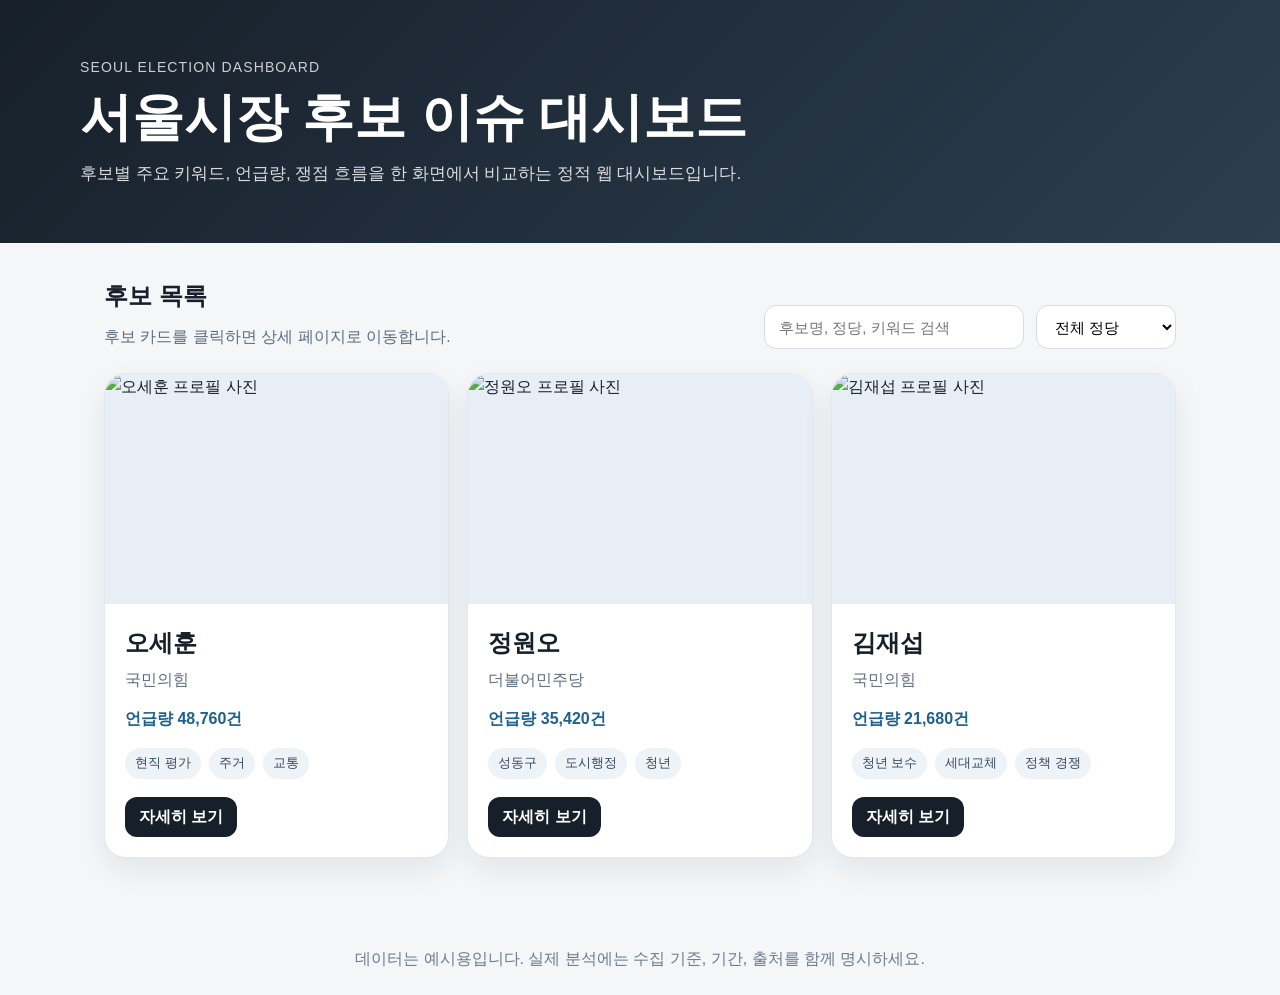
==== index.html @ e2ded429 "Add files via upload" ====
<!DOCTYPE html>
<html lang="ko">
<head>
  <meta charset="UTF-8" />
  <meta name="viewport" content="width=device-width, initial-scale=1.0" />
  <title>서울시장 후보 이슈 대시보드</title>
  <link rel="stylesheet" href="styles.css" />
</head>
<body>
  <header class="site-header">
    <div class="header-inner">
      <p class="eyebrow">Seoul Election Dashboard</p>
      <h1>서울시장 후보 이슈 대시보드</h1>
      <p class="header-description">
        후보별 주요 키워드, 언급량, 쟁점 흐름을 한 화면에서 비교하는 정적 웹 대시보드입니다.
      </p>
    </div>
  </header>

  <main class="page">
    <section class="toolbar" aria-label="후보 검색 및 정렬">
      <div>
        <h2>후보 목록</h2>
        <p>후보 카드를 클릭하면 상세 페이지로 이동합니다.</p>
      </div>

      <div class="toolbar-controls">
        <input
          id="searchInput"
          class="search-input"
          type="search"
          placeholder="후보명, 정당, 키워드 검색"
        />

        <select id="partyFilter" class="select-input">
          <option value="all">전체 정당</option>
        </select>
      </div>
    </section>

    <section id="candidateGrid" class="candidate-grid" aria-label="후보 카드 목록">
    </section>
  </main>

  <footer class="site-footer">
    <p>데이터는 예시용입니다. 실제 분석에는 수집 기준, 기간, 출처를 함께 명시하세요.</p>
  </footer>

  <script src="data.js"></script>
  <script src="app.js"></script>
</body>
</html>
---- styles.css ----
* {
  box-sizing: border-box;
}

body {
  margin: 0;
  font-family: -apple-system, BlinkMacSystemFont, "Segoe UI", "Noto Sans KR", sans-serif;
  background: #f4f6f8;
  color: #17202a;
  line-height: 1.6;
}

a {
  color: inherit;
  text-decoration: none;
}

.site-header {
  background: linear-gradient(135deg, #17202a, #2c3e50);
  color: white;
  padding: 56px 24px;
}

.detail-header {
  padding-bottom: 44px;
}

.header-inner {
  max-width: 1120px;
  margin: 0 auto;
}

.eyebrow {
  margin: 0 0 10px;
  font-size: 14px;
  letter-spacing: 0.08em;
  text-transform: uppercase;
  opacity: 0.78;
}

h1,
h2,
h3,
p {
  margin-top: 0;
}

h1 {
  margin-bottom: 12px;
  font-size: clamp(32px, 5vw, 52px);
  line-height: 1.15;
}

h2 {
  margin-bottom: 8px;
  font-size: 24px;
}

h3 {
  margin-bottom: 8px;
  font-size: 18px;
}

.header-description {
  max-width: 720px;
  margin-bottom: 0;
  font-size: 17px;
  color: rgba(255, 255, 255, 0.84);
}

.back-link {
  display: inline-block;
  margin-bottom: 20px;
  color: rgba(255, 255, 255, 0.9);
}

.page {
  max-width: 1120px;
  margin: 0 auto;
  padding: 34px 24px 64px;
}

.toolbar {
  display: flex;
  justify-content: space-between;
  gap: 20px;
  align-items: flex-end;
  margin-bottom: 24px;
}

.toolbar p {
  margin-bottom: 0;
  color: #5d6d7e;
}

.toolbar-controls {
  display: flex;
  gap: 12px;
  flex-wrap: wrap;
}

.search-input,
.select-input {
  min-height: 44px;
  padding: 0 14px;
  border: 1px solid #d6dde5;
  border-radius: 12px;
  background: white;
  font-size: 15px;
}

.search-input {
  width: 260px;
}

.candidate-grid {
  display: grid;
  grid-template-columns: repeat(3, minmax(0, 1fr));
  gap: 18px;
}

.candidate-card {
  overflow: hidden;
  border: 1px solid #e2e8f0;
  border-radius: 22px;
  background: white;
  box-shadow: 0 12px 30px rgba(23, 32, 42, 0.08);
  transition: transform 0.2s ease, box-shadow 0.2s ease;
}

.candidate-card:hover {
  transform: translateY(-4px);
  box-shadow: 0 18px 40px rgba(23, 32, 42, 0.12);
}

.portrait-wrap {
  height: 230px;
  background: #e8eef5;
}

.portrait-wrap img {
  width: 100%;
  height: 100%;
  object-fit: cover;
  display: block;
}

.portrait-placeholder {
  display: flex;
  width: 100%;
  height: 100%;
  align-items: center;
  justify-content: center;
  background: linear-gradient(135deg, #e8eef5, #d5dde8);
  color: #34495e;
  font-size: 54px;
  font-weight: 800;
}

.candidate-summary {
  padding: 20px;
}

.candidate-summary h2 {
  margin-bottom: 4px;
}

.party {
  color: #5d6d7e;
  margin-bottom: 14px;
}

.mention-count {
  margin-bottom: 16px;
  font-weight: 700;
  color: #1f618d;
}

.keyword-chip-wrap {
  display: flex;
  gap: 8px;
  flex-wrap: wrap;
  margin-bottom: 18px;
}

.keyword-chip {
  display: inline-flex;
  align-items: center;
  min-height: 30px;
  padding: 5px 10px;
  border-radius: 999px;
  background: #eef3f8;
  color: #34495e;
  font-size: 13px;
}

.detail-link {
  display: inline-flex;
  align-items: center;
  justify-content: center;
  min-height: 40px;
  padding: 0 14px;
  border-radius: 12px;
  background: #17202a;
  color: white;
  font-weight: 700;
}

.empty-message {
  grid-column: 1 / -1;
  padding: 36px;
  border-radius: 20px;
  background: white;
  text-align: center;
  color: #5d6d7e;
}

.profile-section {
  display: grid;
  grid-template-columns: 360px minmax(0, 1fr);
  gap: 20px;
  margin-bottom: 24px;
}

.profile-card,
.summary-panel,
.content-section {
  border: 1px solid #e2e8f0;
  border-radius: 22px;
  background: white;
  box-shadow: 0 12px 30px rgba(23, 32, 42, 0.07);
}

.profile-card {
  overflow: hidden;
}

.profile-card .portrait-wrap {
  height: 320px;
}

.profile-info {
  padding: 20px;
}

.profile-info dl {
  margin: 0;
}

.profile-info dt {
  margin-top: 14px;
  font-size: 13px;
  color: #6b7b8c;
}

.profile-info dd {
  margin: 4px 0 0;
  font-weight: 700;
}

.summary-panel {
  padding: 24px;
}

.summary-list {
  display: grid;
  gap: 14px;
  margin-top: 18px;
}

.summary-item {
  padding: 16px;
  border-radius: 16px;
  background: #f6f8fb;
}

.summary-item p {
  margin-bottom: 0;
  color: #34495e;
}

.content-section {
  padding: 24px;
  margin-bottom: 24px;
}

.section-title-row {
  display: flex;
  justify-content: space-between;
  gap: 16px;
  align-items: flex-start;
  margin-bottom: 18px;
}

.section-title-row p,
.section-description {
  color: #5d6d7e;
  margin-bottom: 0;
}

.period-buttons {
  display: flex;
  gap: 8px;
}

.period-button {
  min-height: 38px;
  padding: 0 14px;
  border: 1px solid #d6dde5;
  border-radius: 999px;
  background: white;
  cursor: pointer;
  font-weight: 700;
}

.period-button.active {
  background: #17202a;
  color: white;
  border-color: #17202a;
}

.keyword-list {
  display: grid;
  grid-template-columns: repeat(2, minmax(0, 1fr));
  gap: 14px;
}

.keyword-card {
  padding: 16px;
  border: 1px solid #e2e8f0;
  border-radius: 18px;
  background: #fbfcfd;
}

.keyword-card-top {
  display: flex;
  justify-content: space-between;
  gap: 12px;
  align-items: center;
}

.keyword-card strong {
  font-size: 17px;
}

.keyword-count {
  color: #1f618d;
  font-weight: 800;
}

.keyword-card p {
  margin: 10px 0 0;
  color: #5d6d7e;
}

.chart-box {
  display: grid;
  gap: 12px;
  margin-top: 18px;
}

.chart-row {
  display: grid;
  grid-template-columns: 120px minmax(0, 1fr) 72px;
  gap: 12px;
  align-items: center;
}

.chart-label {
  font-weight: 700;
}

.chart-track {
  height: 16px;
  overflow: hidden;
  border-radius: 999px;
  background: #e8eef5;
}

.chart-bar {
  height: 100%;
  border-radius: 999px;
  background: #34495e;
}

.chart-value {
  text-align: right;
  color: #5d6d7e;
  font-weight: 700;
}

.timeline-list {
  display: grid;
  gap: 14px;
}

.timeline-item {
  padding-left: 18px;
  border-left: 4px solid #34495e;
}

.timeline-date {
  margin-bottom: 4px;
  color: #1f618d;
  font-weight: 800;
}

.timeline-item p {
  margin-bottom: 0;
  color: #34495e;
}

.site-footer {
  padding: 24px;
  text-align: center;
  color: #6b7b8c;
}

.site-footer p {
  margin-bottom: 0;
}

@media (max-width: 900px) {
  .candidate-grid {
    grid-template-columns: repeat(2, minmax(0, 1fr));
  }

  .profile-section {
    grid-template-columns: 1fr;
  }

  .toolbar,
  .section-title-row {
    flex-direction: column;
    align-items: stretch;
  }

  .search-input {
    width: 100%;
  }
}

@media (max-width: 640px) {
  .site-header {
    padding: 42px 18px;
  }

  .page {
    padding: 24px 18px 48px;
  }

  .candidate-grid,
  .keyword-list {
    grid-template-columns: 1fr;
  }

  .toolbar-controls {
    flex-direction: column;
  }

  .chart-row {
    grid-template-columns: 1fr;
    gap: 6px;
  }

  .chart-value {
    text-align: left;
  }
}
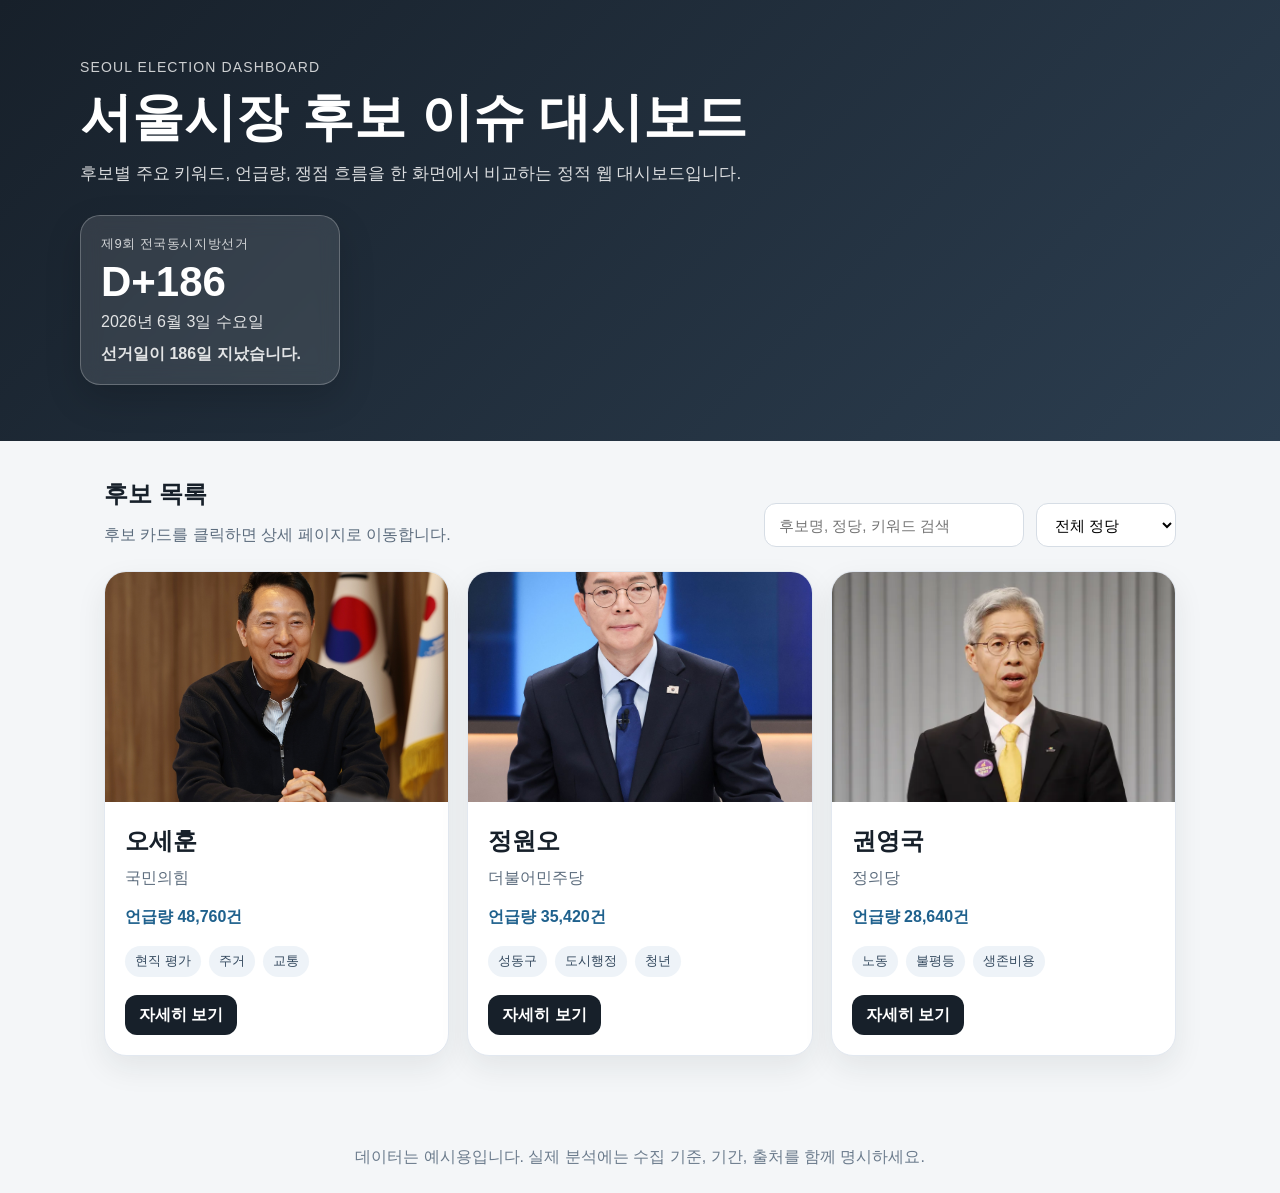
==== commit 3c4aa25e: "Update index.html" ====
--- a/index.html
+++ b/index.html
@@ -7,15 +7,19 @@
   <link rel="stylesheet" href="styles.css" />
 </head>
 <body>
-  <header class="site-header">
-    <div class="header-inner">
+ <header class="site-header">
+  <div class="header-inner main-header-layout">
+    <div class="header-copy">
       <p class="eyebrow">Seoul Election Dashboard</p>
       <h1>서울시장 후보 이슈 대시보드</h1>
       <p class="header-description">
         후보별 주요 키워드, 언급량, 쟁점 흐름을 한 화면에서 비교하는 정적 웹 대시보드입니다.
       </p>
     </div>
-  </header>
+
+    <div id="electionCountdown" class="election-countdown"></div>
+  </div>
+</header>
 
   <main class="page">
     <section class="toolbar" aria-label="후보 검색 및 정렬">
@@ -49,4 +53,4 @@
   <script src="data.js"></script>
   <script src="app.js"></script>
 </body>
-</html>+</html>
--- a/styles.css
+++ b/styles.css
@@ -466,4 +466,194 @@
   .chart-value {
     text-align: left;
   }
-}+}
+.election-countdown {
+  margin-top: 28px;
+}
+
+.countdown-card {
+  display: inline-grid;
+  gap: 6px;
+  min-width: 260px;
+  padding: 18px 20px;
+  border: 1px solid rgba(255, 255, 255, 0.24);
+  border-radius: 20px;
+  background: rgba(255, 255, 255, 0.11);
+  box-shadow: 0 14px 36px rgba(0, 0, 0, 0.16);
+  backdrop-filter: blur(10px);
+}
+
+.countdown-label {
+  font-size: 13px;
+  letter-spacing: 0.04em;
+  color: rgba(255, 255, 255, 0.78);
+}
+
+.countdown-dday {
+  font-size: 42px;
+  line-height: 1;
+  color: white;
+}
+
+.countdown-date,
+.countdown-description {
+  color: rgba(255, 255, 255, 0.86);
+}
+
+.countdown-description {
+  font-weight: 700;
+}
+
+.timeline-list {
+  display: grid;
+  gap: 14px;
+}
+
+.timeline-item {
+  padding-left: 0;
+  border-left: 0;
+  border-radius: 18px;
+  background: #fbfcfd;
+  border: 1px solid #e2e8f0;
+  overflow: hidden;
+}
+
+.timeline-button {
+  display: flex;
+  width: 100%;
+  justify-content: space-between;
+  gap: 16px;
+  align-items: center;
+  padding: 18px;
+  border: 0;
+  border-left: 4px solid #34495e;
+  background: transparent;
+  color: inherit;
+  text-align: left;
+  cursor: pointer;
+}
+
+.timeline-button:hover {
+  background: #f4f7fb;
+}
+
+.timeline-item.open .timeline-button {
+  background: #f4f7fb;
+}
+
+.timeline-button-text h3 {
+  margin-bottom: 6px;
+}
+
+.timeline-button-text p {
+  margin-bottom: 0;
+  color: #34495e;
+}
+
+.timeline-open-label {
+  flex-shrink: 0;
+  padding: 7px 10px;
+  border-radius: 999px;
+  background: #17202a;
+  color: white;
+  font-size: 13px;
+  font-weight: 800;
+}
+
+.timeline-chart-panel {
+  padding: 18px;
+  border-top: 1px solid #e2e8f0;
+  background: white;
+}
+
+.timeline-chart-head {
+  display: flex;
+  justify-content: space-between;
+  gap: 16px;
+  align-items: flex-start;
+  margin-bottom: 12px;
+}
+
+.timeline-chart-head strong {
+  display: block;
+  margin-bottom: 4px;
+  font-size: 17px;
+}
+
+.timeline-chart-head p {
+  margin-bottom: 0;
+  color: #5d6d7e;
+}
+
+.timeline-chart-head span {
+  flex-shrink: 0;
+  color: #1f618d;
+  font-weight: 800;
+}
+
+.timeline-svg {
+  display: block;
+  width: 100%;
+  height: auto;
+  border-radius: 16px;
+  background: #f8fafc;
+}
+
+.timeline-svg-grid {
+  stroke: #dfe7ef;
+  stroke-width: 1;
+}
+
+.timeline-svg-axis {
+  stroke: #9aa8b6;
+  stroke-width: 1.4;
+}
+
+.timeline-svg-area {
+  fill: rgba(52, 73, 94, 0.12);
+}
+
+.timeline-svg-line {
+  fill: none;
+  stroke: #34495e;
+  stroke-width: 4;
+  stroke-linecap: round;
+  stroke-linejoin: round;
+}
+
+.timeline-svg-point {
+  fill: white;
+  stroke: #34495e;
+  stroke-width: 3;
+}
+
+.timeline-svg-x-label,
+.timeline-svg-y-label {
+  fill: #5d6d7e;
+  font-size: 12px;
+}
+
+.timeline-chart-caption,
+.timeline-chart-empty {
+  margin: 12px 0 0;
+  color: #5d6d7e;
+}
+
+@media (max-width: 640px) {
+  .countdown-card {
+    width: 100%;
+  }
+
+  .timeline-button {
+    flex-direction: column;
+    align-items: flex-start;
+  }
+
+  .timeline-chart-head {
+    flex-direction: column;
+  }
+
+  .timeline-chart-head span {
+    flex-shrink: 1;
+  }
+}
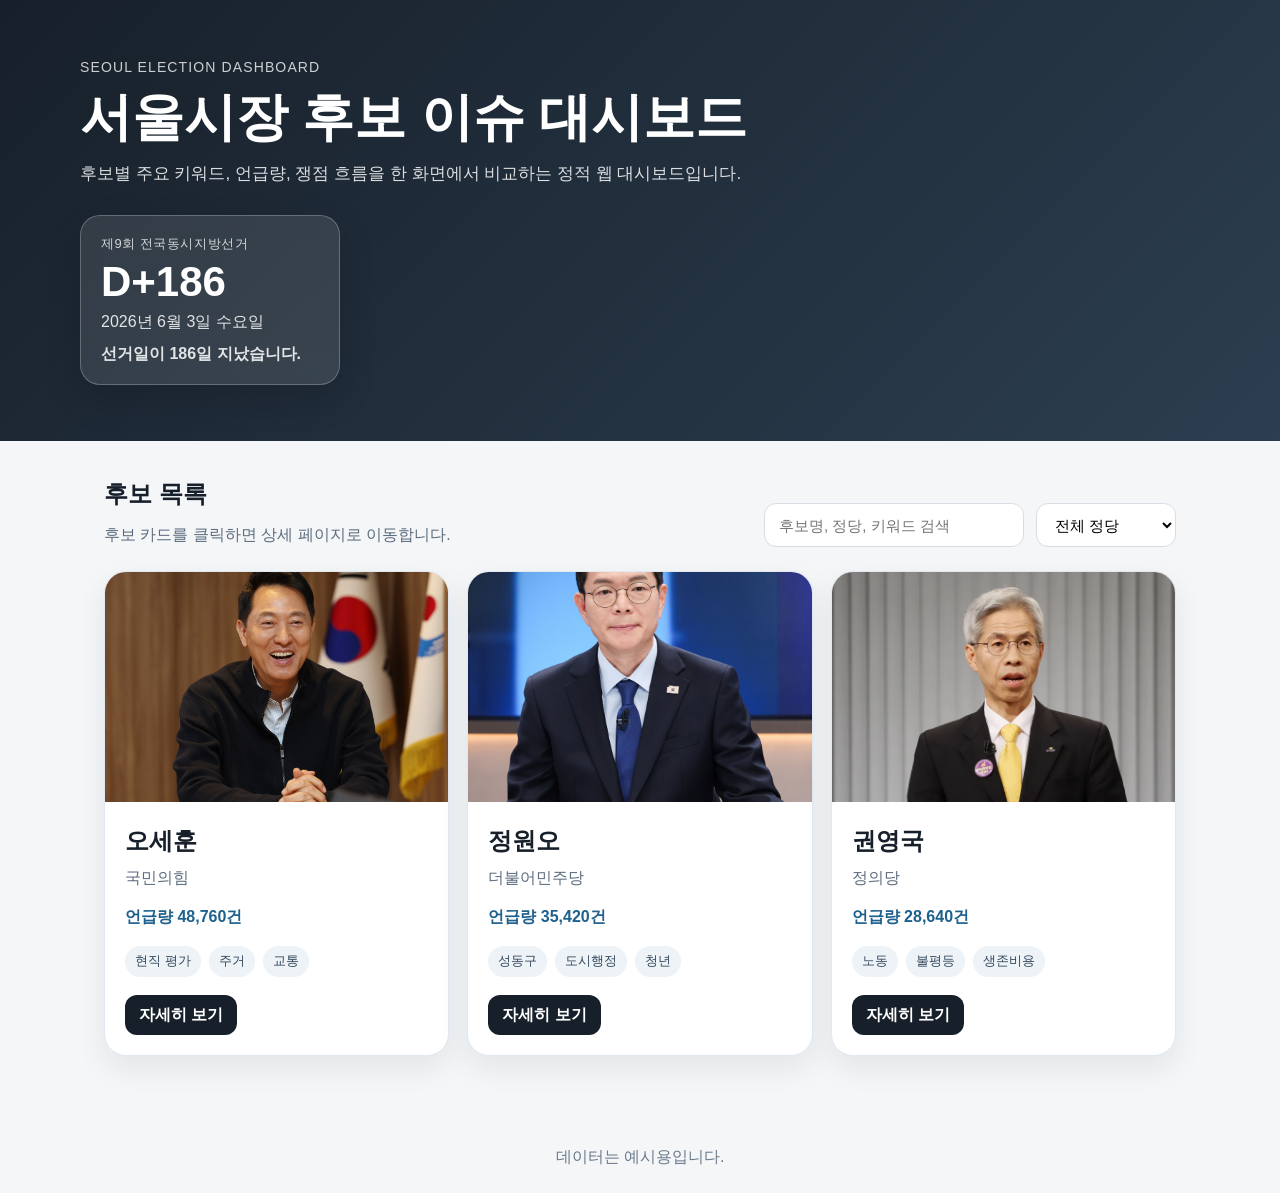
==== commit 489dbf2c: "Update index.html" ====
--- a/index.html
+++ b/index.html
@@ -47,7 +47,7 @@
   </main>
 
   <footer class="site-footer">
-    <p>데이터는 예시용입니다. 실제 분석에는 수집 기준, 기간, 출처를 함께 명시하세요.</p>
+    <p>데이터는 예시용입니다.</p>
   </footer>
 
   <script src="data.js"></script>
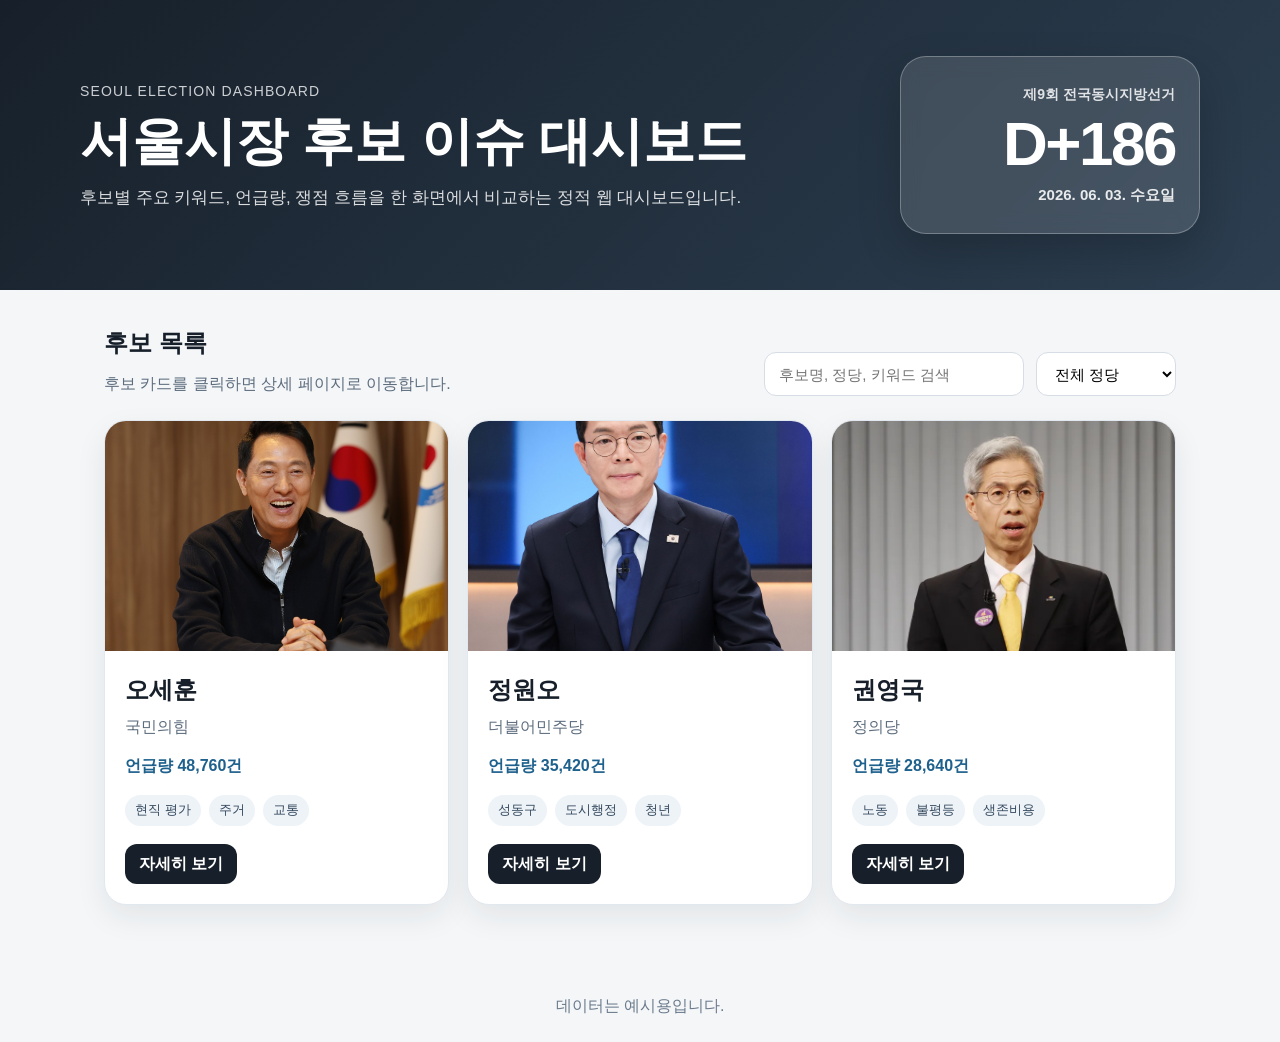
==== commit 7bb6c015: "Update index.html" ====
--- a/index.html
+++ b/index.html
@@ -7,7 +7,7 @@
   <link rel="stylesheet" href="styles.css" />
 </head>
 <body>
- <header class="site-header">
+<header class="site-header">
   <div class="header-inner main-header-layout">
     <div class="header-copy">
       <p class="eyebrow">Seoul Election Dashboard</p>
--- a/styles.css
+++ b/styles.css
@@ -467,102 +467,115 @@
     text-align: left;
   }
 }
+.main-header-layout {
+  display: grid;
+  grid-template-columns: minmax(0, 1fr) 300px;
+  gap: 32px;
+  align-items: center;
+}
+
+.header-copy {
+  min-width: 0;
+}
+
 .election-countdown {
-  margin-top: 28px;
+  justify-self: end;
 }
 
 .countdown-card {
-  display: inline-grid;
-  gap: 6px;
-  min-width: 260px;
-  padding: 18px 20px;
-  border: 1px solid rgba(255, 255, 255, 0.24);
-  border-radius: 20px;
-  background: rgba(255, 255, 255, 0.11);
-  box-shadow: 0 14px 36px rgba(0, 0, 0, 0.16);
+  display: grid;
+  gap: 8px;
+  width: 300px;
+  padding: 26px 24px;
+  border: 1px solid rgba(255, 255, 255, 0.28);
+  border-radius: 26px;
+  background: rgba(255, 255, 255, 0.13);
+  box-shadow: 0 18px 44px rgba(0, 0, 0, 0.2);
   backdrop-filter: blur(10px);
+  text-align: right;
 }
 
 .countdown-label {
-  font-size: 13px;
-  letter-spacing: 0.04em;
-  color: rgba(255, 255, 255, 0.78);
+  color: rgba(255, 255, 255, 0.84);
+  font-size: 14px;
+  font-weight: 800;
 }
 
 .countdown-dday {
-  font-size: 42px;
+  color: white;
+  font-size: 62px;
   line-height: 1;
-  color: white;
-}
-
-.countdown-date,
-.countdown-description {
-  color: rgba(255, 255, 255, 0.86);
-}
-
-.countdown-description {
+  letter-spacing: -0.04em;
+}
+
+.countdown-date {
+  color: rgba(255, 255, 255, 0.88);
+  font-size: 15px;
   font-weight: 700;
 }
 
+.timeline-section .section-title-row {
+  margin-bottom: 16px;
+}
+
 .timeline-list {
   display: grid;
-  gap: 14px;
-}
-
-.timeline-item {
-  padding-left: 0;
-  border-left: 0;
+  grid-template-columns: repeat(3, minmax(0, 1fr));
+  gap: 12px;
+  margin-bottom: 18px;
+}
+
+.timeline-select-card {
+  display: grid;
+  gap: 7px;
+  min-height: 150px;
+  padding: 16px;
+  border: 1px solid #e2e8f0;
   border-radius: 18px;
   background: #fbfcfd;
-  border: 1px solid #e2e8f0;
-  overflow: hidden;
-}
-
-.timeline-button {
-  display: flex;
-  width: 100%;
-  justify-content: space-between;
-  gap: 16px;
-  align-items: center;
-  padding: 18px;
-  border: 0;
-  border-left: 4px solid #34495e;
-  background: transparent;
   color: inherit;
   text-align: left;
   cursor: pointer;
-}
-
-.timeline-button:hover {
-  background: #f4f7fb;
-}
-
-.timeline-item.open .timeline-button {
-  background: #f4f7fb;
-}
-
-.timeline-button-text h3 {
-  margin-bottom: 6px;
-}
-
-.timeline-button-text p {
-  margin-bottom: 0;
-  color: #34495e;
-}
-
-.timeline-open-label {
-  flex-shrink: 0;
-  padding: 7px 10px;
-  border-radius: 999px;
-  background: #17202a;
-  color: white;
+  transition: transform 0.2s ease, border-color 0.2s ease, box-shadow 0.2s ease, background 0.2s ease;
+}
+
+.timeline-select-card:hover {
+  transform: translateY(-2px);
+  border-color: #aebdcc;
+  box-shadow: 0 12px 26px rgba(23, 32, 42, 0.08);
+}
+
+.timeline-select-card.active {
+  border-color: #17202a;
+  background: #f2f5f8;
+  box-shadow: 0 14px 30px rgba(23, 32, 42, 0.12);
+}
+
+.timeline-select-card .timeline-date {
+  color: #1f618d;
   font-size: 13px;
-  font-weight: 800;
+  font-weight: 900;
+}
+
+.timeline-select-card strong {
+  font-size: 17px;
+  line-height: 1.35;
+}
+
+.timeline-select-card span:last-child {
+  color: #5d6d7e;
+  font-size: 14px;
+  line-height: 1.5;
+}
+
+.timeline-chart-area {
+  margin-top: 8px;
 }
 
 .timeline-chart-panel {
-  padding: 18px;
-  border-top: 1px solid #e2e8f0;
+  padding: 22px;
+  border: 1px solid #e2e8f0;
+  border-radius: 22px;
   background: white;
 }
 
@@ -571,13 +584,13 @@
   justify-content: space-between;
   gap: 16px;
   align-items: flex-start;
-  margin-bottom: 12px;
+  margin-bottom: 16px;
 }
 
 .timeline-chart-head strong {
   display: block;
-  margin-bottom: 4px;
-  font-size: 17px;
+  margin-bottom: 5px;
+  font-size: 20px;
 }
 
 .timeline-chart-head p {
@@ -585,17 +598,38 @@
   color: #5d6d7e;
 }
 
-.timeline-chart-head span {
-  flex-shrink: 0;
+.timeline-peak-box {
+  display: grid;
+  gap: 3px;
+  min-width: 130px;
+  padding: 12px 14px;
+  border-radius: 16px;
+  background: #f4f7fb;
+  text-align: right;
+}
+
+.timeline-peak-box span {
+  color: #5d6d7e;
+  font-size: 12px;
+  font-weight: 800;
+}
+
+.timeline-peak-box strong {
+  margin-bottom: 0;
   color: #1f618d;
-  font-weight: 800;
+  font-size: 22px;
+}
+
+.timeline-peak-box small {
+  color: #5d6d7e;
+  font-weight: 700;
 }
 
 .timeline-svg {
   display: block;
   width: 100%;
   height: auto;
-  border-radius: 16px;
+  border-radius: 18px;
   background: #f8fafc;
 }
 
@@ -627,6 +661,7 @@
   stroke-width: 3;
 }
 
+.timeline-svg-point-label,
 .timeline-svg-x-label,
 .timeline-svg-y-label {
   fill: #5d6d7e;
@@ -639,21 +674,261 @@
   color: #5d6d7e;
 }
 
+@media (max-width: 900px) {
+  .main-header-layout {
+    grid-template-columns: 1fr;
+  }
+
+  .election-countdown {
+    justify-self: start;
+  }
+
+  .countdown-card {
+    text-align: left;
+  }
+
+  .timeline-list {
+    grid-template-columns: 1fr;
+  }
+
+  .timeline-chart-head {
+    flex-direction: column;
+  }
+
+  .timeline-peak-box {
+    width: 100%;
+    text-align: left;
+  }
+}
+
 @media (max-width: 640px) {
   .countdown-card {
     width: 100%;
   }
 
-  .timeline-button {
+  .countdown-dday {
+    font-size: 48px;
+  }
+}
+
+.section-kicker {
+  margin-bottom: 10px;
+  color: #2f5d50;
+  font-size: 18px;
+  font-weight: 900;
+}
+
+.timeline-section h2 {
+  margin-bottom: 24px;
+  font-size: 34px;
+  line-height: 1.25;
+}
+
+.timeline-list {
+  display: grid;
+  grid-template-columns: 1fr;
+  gap: 14px;
+  margin-bottom: 20px;
+}
+
+.timeline-select-card {
+  display: grid;
+  gap: 12px;
+  width: 100%;
+  min-height: 132px;
+  padding: 24px;
+  border: 1px solid #d6dfd2;
+  border-radius: 14px;
+  background: #fbfcfa;
+  color: inherit;
+  text-align: left;
+  cursor: pointer;
+  transition: background 0.2s ease, border-color 0.2s ease, transform 0.2s ease, box-shadow 0.2s ease;
+}
+
+.timeline-select-card:hover {
+  transform: translateY(-2px);
+  border-color: #9eb199;
+  box-shadow: 0 12px 28px rgba(34, 51, 41, 0.08);
+}
+
+.timeline-select-card.active {
+  border-color: #93aa8c;
+  background: #eef4e9;
+}
+
+.timeline-select-card .timeline-date {
+  color: #2f5d50;
+  font-size: 17px;
+  font-weight: 900;
+}
+
+.timeline-select-card strong {
+  color: #111820;
+  font-size: 22px;
+  line-height: 1.35;
+}
+
+.timeline-select-card span:last-child {
+  color: #526357;
+  font-size: 17px;
+  line-height: 1.6;
+}
+
+.timeline-chart-area {
+  margin-top: 20px;
+}
+
+.timeline-chart-card {
+  padding: 28px 24px 26px;
+  border: 1px solid #d6dfd2;
+  border-radius: 14px;
+  background: #ffffff;
+}
+
+.timeline-chart-title-row {
+  display: flex;
+  justify-content: space-between;
+  gap: 18px;
+  align-items: flex-start;
+  margin-bottom: 28px;
+}
+
+.timeline-chart-kicker {
+  display: inline-block;
+  margin-bottom: 6px;
+  color: #2f5d50;
+  font-size: 14px;
+  font-weight: 900;
+}
+
+.timeline-chart-card h3 {
+  margin-bottom: 0;
+  color: #111820;
+  font-size: 24px;
+  line-height: 1.3;
+}
+
+.timeline-peak-box {
+  display: grid;
+  gap: 3px;
+  min-width: 112px;
+  padding: 12px 14px;
+  border-radius: 14px;
+  background: #eef4e9;
+  text-align: right;
+}
+
+.timeline-peak-box span {
+  color: #526357;
+  font-size: 12px;
+  font-weight: 800;
+}
+
+.timeline-peak-box strong {
+  color: #2f5d50;
+  font-size: 24px;
+  line-height: 1;
+}
+
+.timeline-peak-box small {
+  color: #526357;
+  font-weight: 800;
+}
+
+.timeline-bar-chart {
+  display: grid;
+  grid-template-columns: repeat(7, minmax(0, 1fr));
+  gap: 18px;
+  align-items: end;
+  min-height: 270px;
+}
+
+.timeline-bar-item {
+  display: grid;
+  grid-template-rows: 28px 190px 28px;
+  gap: 8px;
+  align-items: end;
+  text-align: center;
+}
+
+.timeline-bar-value {
+  color: #6b6651;
+  font-size: 15px;
+  font-weight: 900;
+}
+
+.timeline-bar-frame {
+  display: flex;
+  height: 190px;
+  align-items: flex-end;
+}
+
+.timeline-bar {
+  width: 100%;
+  min-height: 8px;
+  border-radius: 10px 10px 0 0;
+  background: linear-gradient(180deg, #426f50 0%, #356674 100%);
+}
+
+.timeline-bar-label {
+  color: #6b6651;
+  font-size: 15px;
+  font-weight: 900;
+}
+
+.timeline-chart-empty {
+  margin-bottom: 0;
+  color: #526357;
+}
+
+@media (max-width: 760px) {
+  .timeline-section h2 {
+    font-size: 28px;
+  }
+
+  .timeline-select-card {
+    padding: 20px;
+  }
+
+  .timeline-select-card strong {
+    font-size: 20px;
+  }
+
+  .timeline-chart-title-row {
     flex-direction: column;
-    align-items: flex-start;
-  }
-
-  .timeline-chart-head {
-    flex-direction: column;
-  }
-
-  .timeline-chart-head span {
-    flex-shrink: 1;
-  }
-}
+  }
+
+  .timeline-peak-box {
+    width: 100%;
+    text-align: left;
+  }
+
+  .timeline-bar-chart {
+    gap: 10px;
+  }
+
+  .timeline-bar-item {
+    grid-template-rows: 26px 160px 28px;
+  }
+
+  .timeline-bar-frame {
+    height: 160px;
+  }
+}
+
+@media (max-width: 520px) {
+  .timeline-bar-chart {
+    grid-template-columns: repeat(7, minmax(34px, 1fr));
+    gap: 7px;
+  }
+
+  .timeline-chart-card {
+    padding: 20px 14px;
+  }
+
+  .timeline-bar-value,
+  .timeline-bar-label {
+    font-size: 12px;
+  }
+}
